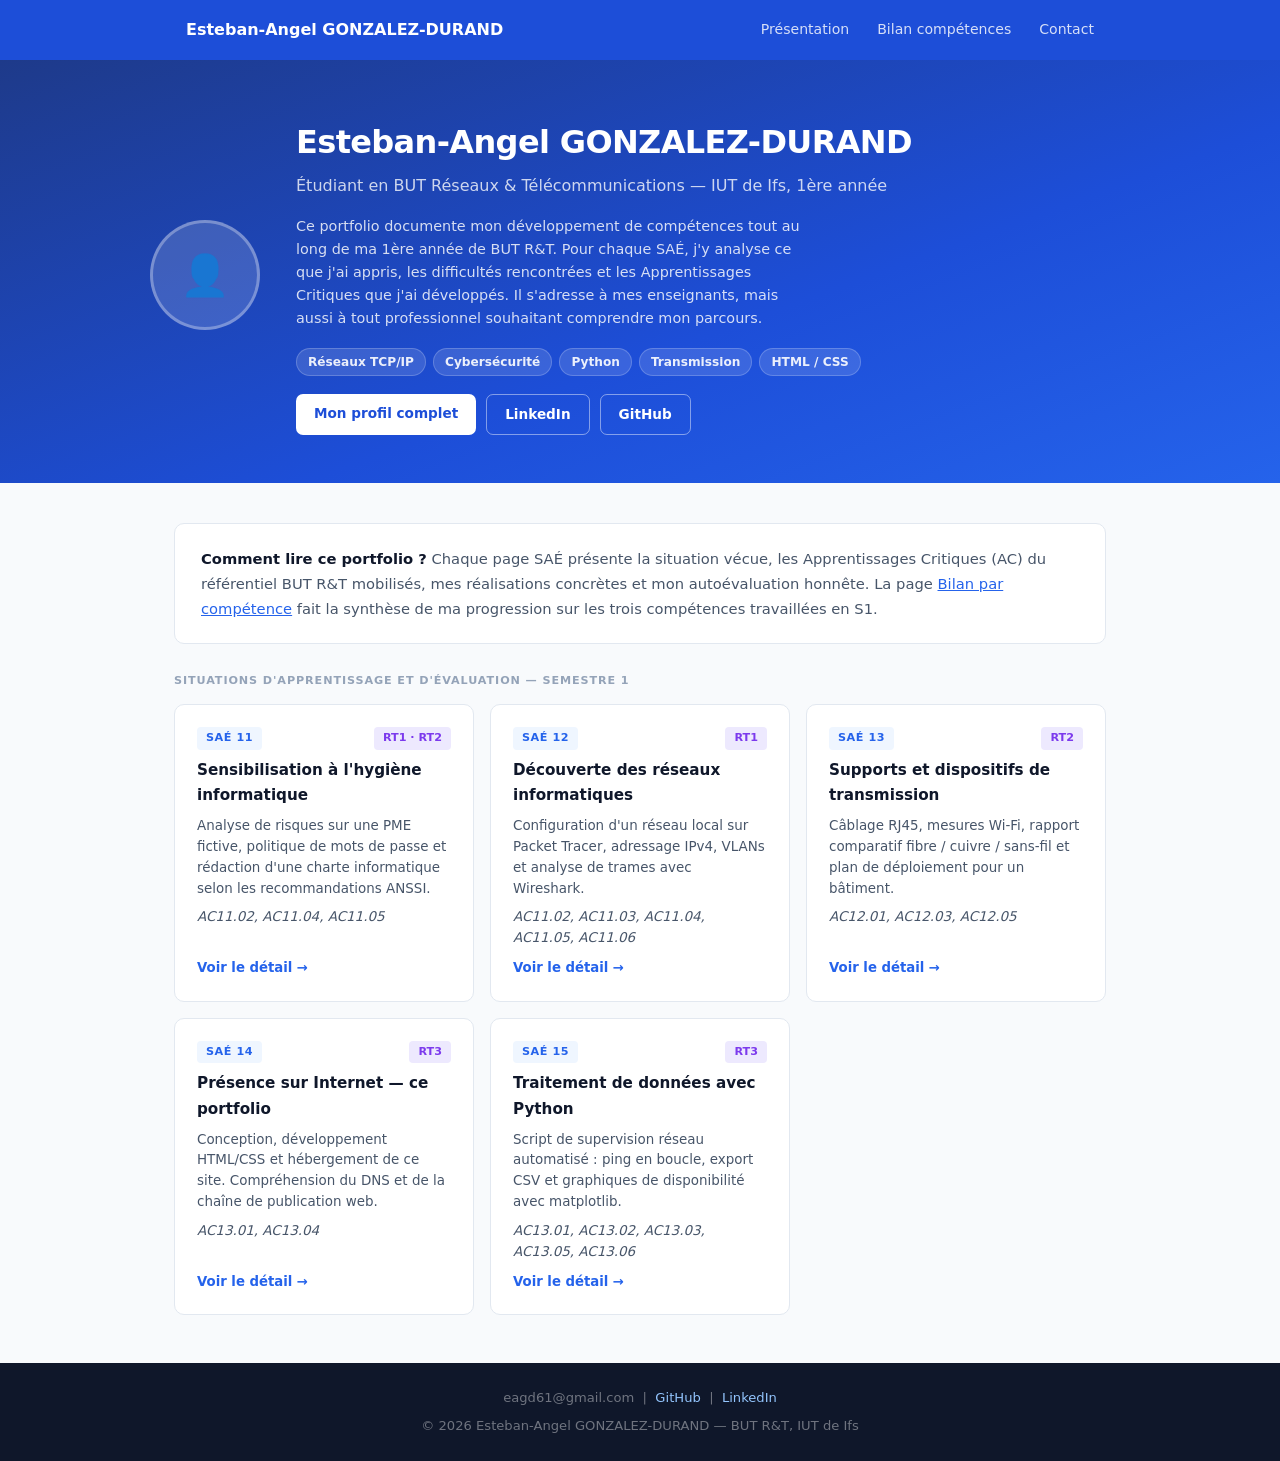
==== index.html @ c45aaf52 "premiers ajout pour v1" ====
<!DOCTYPE html>
<html lang="fr">
<head>
    <meta charset="UTF-8">
    <meta name="viewport" content="width=device-width, initial-scale=1.0">
    <title>Portfolio BUT R&T – Esteban-Angel GONZALEZ-DURAND</title>
    <link rel="stylesheet" href="style.css">
</head>
<body>

<header>
    <nav>
        <a href="index.html" class="nav-name">Esteban-Angel GONZALEZ-DURAND</a>
        <div class="nav-links">
            <a href="presentation.html">Présentation</a>
            <a href="bilan.html">Bilan compétences</a>
            <a href="#contact">Contact</a>
        </div>
    </nav>
</header>

<div class="hero">
    <div class="hero-inner">
        <div class="hero-photo">👤</div>
        <div>
            <h1>Esteban-Angel GONZALEZ-DURAND</h1>
            <p class="hero-role">Étudiant en BUT Réseaux &amp; Télécommunications — IUT de Ifs, 1ère année</p>
            <p class="hero-desc">
                Ce portfolio documente mon développement de compétences tout au long de ma 1ère année de BUT R&T. 
                Pour chaque SAÉ, j'y analyse ce que j'ai appris, les difficultés rencontrées et les Apprentissages Critiques que j'ai développés. 
                Il s'adresse à mes enseignants, mais aussi à tout professionnel souhaitant comprendre mon parcours.
            </p>
            <div class="hero-tags">
                <span class="hero-tag">Réseaux TCP/IP</span>
                <span class="hero-tag">Cybersécurité</span>
                <span class="hero-tag">Python</span>
                <span class="hero-tag">Transmission</span>
                <span class="hero-tag">HTML / CSS</span>
            </div>
            <div class="hero-links" style="margin-top:16px;">
                <a href="presentation.html" class="btn-hero">Mon profil complet</a>
                <a href="https://linkedin.com/in/lucasmrn" target="_blank" class="btn-hero-outline">LinkedIn</a>
                <a href="https://github.com/EAGD21" target="_blank" class="btn-hero-outline">GitHub</a>
            </div>
        </div>
    </div>
</div>

<div class="container">

    <div class="intro-card">
        <strong>Comment lire ce portfolio ?</strong> Chaque page SAÉ présente la situation vécue, les Apprentissages Critiques (AC) du référentiel BUT R&T mobilisés, mes réalisations concrètes et mon autoévaluation honnête. La page <a href="bilan.html" style="color:var(--blue-mid);">Bilan par compétence</a> fait la synthèse de ma progression sur les trois compétences travaillées en S1.
    </div>

    <div class="section-label">Situations d'Apprentissage et d'Évaluation — Semestre 1</div>
    <div class="grid">

        <div class="card">
            <div class="card-header">
                <span class="card-num">SAÉ 11</span>
                <span class="card-comp">RT1 · RT2</span>
            </div>
            <h3>Sensibilisation à l'hygiène informatique</h3>
            <p>Analyse de risques sur une PME fictive, politique de mots de passe et rédaction d'une charte informatique selon les recommandations ANSSI.</p>
            <p class="card-ac">AC11.02, AC11.04, AC11.05</p>
            <a href="sae11.html" class="card-link">Voir le détail <span class="arrow">→</span></a>
        </div>

        <div class="card">
            <div class="card-header">
                <span class="card-num">SAÉ 12</span>
                <span class="card-comp">RT1</span>
            </div>
            <h3>Découverte des réseaux informatiques</h3>
            <p>Configuration d'un réseau local sur Packet Tracer, adressage IPv4, VLANs et analyse de trames avec Wireshark.</p>
            <p class="card-ac">AC11.02, AC11.03, AC11.04, AC11.05, AC11.06</p>
            <a href="sae12.html" class="card-link">Voir le détail <span class="arrow">→</span></a>
        </div>

        <div class="card">
            <div class="card-header">
                <span class="card-num">SAÉ 13</span>
                <span class="card-comp">RT2</span>
            </div>
            <h3>Supports et dispositifs de transmission</h3>
            <p>Câblage RJ45, mesures Wi-Fi, rapport comparatif fibre / cuivre / sans-fil et plan de déploiement pour un bâtiment.</p>
            <p class="card-ac">AC12.01, AC12.03, AC12.05</p>
            <a href="sae13.html" class="card-link">Voir le détail <span class="arrow">→</span></a>
        </div>

        <div class="card">
            <div class="card-header">
                <span class="card-num">SAÉ 14</span>
                <span class="card-comp">RT3</span>
            </div>
            <h3>Présence sur Internet — ce portfolio</h3>
            <p>Conception, développement HTML/CSS et hébergement de ce site. Compréhension du DNS et de la chaîne de publication web.</p>
            <p class="card-ac">AC13.01, AC13.04</p>
            <a href="sae14.html" class="card-link">Voir le détail <span class="arrow">→</span></a>
        </div>

        <div class="card">
            <div class="card-header">
                <span class="card-num">SAÉ 15</span>
                <span class="card-comp">RT3</span>
            </div>
            <h3>Traitement de données avec Python</h3>
            <p>Script de supervision réseau automatisé : ping en boucle, export CSV et graphiques de disponibilité avec matplotlib.</p>
            <p class="card-ac">AC13.01, AC13.02, AC13.03, AC13.05, AC13.06</p>
            <a href="sae15.html" class="card-link">Voir le détail <span class="arrow">→</span></a>
        </div>

    </div>
</div>

<footer id="contact">
    <p>eagd61@gmail.com &nbsp;|&nbsp; <a href="https://github.com/EAGD21" target="_blank">GitHub</a> &nbsp;|&nbsp; <a href="https://linkedin.com/in/lucasmrn" target="_blank">LinkedIn</a></p>
    <p style="margin-top:6px;">© 2026 Esteban-Angel GONZALEZ-DURAND — BUT R&T, IUT de Ifs</p>
</footer>

</body>
</html>
---- style.css ----
:root {
    --blue: #1d4ed8;
    --blue-mid: #2563eb;
    --blue-light: #dbeafe;
    --blue-xlight: #eff6ff;
    --text: #0f172a;
    --muted: #475569;
    --soft: #94a3b8;
    --border: #e2e8f0;
    --bg: #f8fafc;
    --white: #ffffff;
    --green: #059669;
    --green-light: #d1fae5;
    --amber: #d97706;
    --amber-light: #fef3c7;
    --purple: #7c3aed;
    --purple-light: #ede9fe;
}

* { box-sizing: border-box; margin: 0; padding: 0; }

body {
    font-family: 'Segoe UI', system-ui, sans-serif;
    background: var(--bg);
    color: var(--text);
    line-height: 1.65;
}

/* ── HEADER ── */
header { background: var(--blue); }
nav {
    max-width: 980px;
    margin: auto;
    padding: 0 24px;
    height: 60px;
    display: flex;
    justify-content: space-between;
    align-items: center;
}
.nav-name { color: white; font-weight: 700; font-size: 1rem; text-decoration: none; }
.nav-links { display: flex; gap: 4px; }
nav a {
    color: rgba(255,255,255,0.82);
    text-decoration: none;
    font-size: 0.88rem;
    padding: 6px 12px;
    border-radius: 5px;
    transition: background 0.15s;
}
nav a:hover { background: rgba(255,255,255,0.14); color: white; }

/* ── HERO ACCUEIL ── */
.hero {
    background: linear-gradient(160deg, #1e3a8a 0%, #1d4ed8 60%, #2563eb 100%);
    color: white;
    padding: 56px 24px 48px;
}
.hero-inner {
    max-width: 980px;
    margin: auto;
    display: grid;
    grid-template-columns: auto 1fr;
    gap: 36px;
    align-items: center;
}
.hero-photo {
    width: 110px;
    height: 110px;
    border-radius: 50%;
    background: rgba(255,255,255,0.15);
    border: 3px solid rgba(255,255,255,0.3);
    display: flex;
    align-items: center;
    justify-content: center;
    font-size: 2.5rem;
    flex-shrink: 0;
}
.hero h1 { font-size: clamp(1.5rem, 3vw, 2rem); font-weight: 800; letter-spacing: -0.02em; margin-bottom: 4px; }
.hero-role { font-size: 1rem; opacity: 0.78; margin-bottom: 16px; }
.hero-desc { font-size: 0.9rem; opacity: 0.82; max-width: 520px; margin-bottom: 18px; line-height: 1.6; }
.hero-tags { display: flex; flex-wrap: wrap; gap: 7px; margin-bottom: 18px; }
.hero-tag {
    background: rgba(255,255,255,0.13);
    color: rgba(255,255,255,0.9);
    font-size: 0.76rem;
    font-weight: 600;
    padding: 3px 11px;
    border-radius: 20px;
    border: 1px solid rgba(255,255,255,0.2);
}
.hero-links { display: flex; gap: 10px; flex-wrap: wrap; }
.btn-hero {
    display: inline-block;
    background: white;
    color: var(--blue);
    font-size: 0.85rem;
    font-weight: 700;
    padding: 8px 18px;
    border-radius: 7px;
    text-decoration: none;
}
.btn-hero-outline {
    display: inline-block;
    border: 1.5px solid rgba(255,255,255,0.45);
    color: white;
    font-size: 0.85rem;
    font-weight: 600;
    padding: 8px 18px;
    border-radius: 7px;
    text-decoration: none;
}

/* ── CONTAINER ── */
.container { max-width: 980px; margin: 40px auto; padding: 0 24px; }

/* ── SECTION LABEL ── */
.section-label {
    font-size: 0.7rem;
    font-weight: 700;
    text-transform: uppercase;
    letter-spacing: 0.08em;
    color: var(--soft);
    margin-bottom: 14px;
}

/* ── INTRO CARD ── */
.intro-card {
    background: var(--white);
    border: 1px solid var(--border);
    border-radius: 10px;
    padding: 22px 26px;
    margin-bottom: 28px;
    font-size: 0.92rem;
    color: var(--muted);
    line-height: 1.7;
}
.intro-card strong { color: var(--text); }

/* ── GRID SAÉ ── */
.grid { display: grid; grid-template-columns: repeat(auto-fill, minmax(275px, 1fr)); gap: 16px; }
.card {
    background: var(--white);
    border: 1px solid var(--border);
    border-radius: 10px;
    padding: 22px;
    display: flex;
    flex-direction: column;
    gap: 8px;
    transition: border-color 0.15s, box-shadow 0.15s;
}
.card:hover { border-color: var(--blue-mid); box-shadow: 0 4px 16px rgba(37,99,235,0.09); }
.card-header { display: flex; justify-content: space-between; align-items: flex-start; }
.card-num {
    font-size: 0.7rem; font-weight: 700; color: var(--blue-mid);
    background: var(--blue-xlight); padding: 2px 9px; border-radius: 4px;
    text-transform: uppercase; letter-spacing: 0.05em;
}
.card-comp {
    font-size: 0.7rem; font-weight: 600; color: var(--purple);
    background: var(--purple-light); padding: 2px 9px; border-radius: 4px;
}
.card h3 { font-size: 0.95rem; font-weight: 700; color: var(--text); }
.card p { font-size: 0.84rem; color: var(--muted); flex: 1; line-height: 1.55; }
.card-ac { font-size: 0.76rem; color: var(--soft); font-style: italic; }
.card-link {
    font-size: 0.83rem; color: var(--blue-mid); font-weight: 600;
    text-decoration: none; display: inline-flex; align-items: center; gap: 4px;
}
.card-link:hover { text-decoration: underline; }
.arrow { transition: transform 0.15s; display: inline-block; }
.card:hover .arrow { transform: translateX(3px); }

/* ── PAGE BANNER ── */
.page-banner {
    background: linear-gradient(160deg, #1e3a8a 0%, #1d4ed8 100%);
    color: white;
    padding: 48px 24px 40px;
}
.page-banner-inner { max-width: 980px; margin: auto; }
.page-banner .num {
    display: inline-block;
    background: rgba(255,255,255,0.15);
    color: rgba(255,255,255,0.9);
    font-size: 0.72rem; font-weight: 700;
    padding: 3px 12px; border-radius: 4px;
    text-transform: uppercase; letter-spacing: 0.07em;
    margin-bottom: 14px;
}
.page-banner h1 { font-size: clamp(1.3rem, 3vw, 1.8rem); font-weight: 800; letter-spacing: -0.02em; margin-bottom: 8px; }
.page-banner .tagline { font-size: 0.95rem; opacity: 0.8; }

/* ── DETAIL LAYOUT ── */
.detail-grid { display: grid; grid-template-columns: 1fr 270px; gap: 20px; margin-top: 28px; }

.content-block {
    background: var(--white);
    border: 1px solid var(--border);
    border-radius: 10px;
    padding: 28px 30px;
    margin-bottom: 16px;
}
.content-block h2 {
    font-size: 0.7rem; font-weight: 700; text-transform: uppercase;
    letter-spacing: 0.08em; color: var(--soft);
    margin-bottom: 10px; margin-top: 24px;
}
.content-block h2:first-child { margin-top: 0; }
.content-block p { font-size: 0.92rem; color: var(--muted); margin-bottom: 10px; line-height: 1.65; }
.content-block ul { padding-left: 18px; margin-bottom: 12px; }
.content-block ul li { font-size: 0.92rem; color: var(--muted); margin-bottom: 7px; line-height: 1.55; }
.content-block ul li::marker { color: var(--blue-mid); }

/* ── AC BLOCK ── */
.ac-list { display: flex; flex-direction: column; gap: 10px; margin-bottom: 12px; }
.ac-item {
    background: var(--blue-xlight);
    border: 1px solid var(--blue-light);
    border-radius: 7px;
    padding: 10px 14px;
}
.ac-code { font-size: 0.72rem; font-weight: 700; color: var(--blue-mid); text-transform: uppercase; letter-spacing: 0.05em; margin-bottom: 3px; }
.ac-label { font-size: 0.82rem; font-weight: 600; color: var(--text); margin-bottom: 4px; }
.ac-desc { font-size: 0.82rem; color: var(--muted); line-height: 1.5; }

/* ── TRACE BLOCK ── */
.trace-block {
    background: var(--bg);
    border: 1px dashed var(--border);
    border-radius: 7px;
    padding: 14px 16px;
    margin-bottom: 10px;
}
.trace-label { font-size: 0.7rem; font-weight: 700; color: var(--soft); text-transform: uppercase; letter-spacing: 0.06em; margin-bottom: 6px; }
.trace-block p { font-size: 0.85rem; color: var(--muted); margin-bottom: 0; }

/* ── NOTE PERSO ── */
.note-perso {
    background: var(--amber-light);
    border: 1px solid #fcd34d;
    border-radius: 7px;
    padding: 14px 16px;
    font-size: 0.88rem;
    color: #78350f;
    margin-top: 4px;
    line-height: 1.6;
}

/* ── SIDEBAR ── */
.sidebar { display: flex; flex-direction: column; gap: 14px; }
.sidebar-card { background: var(--white); border: 1px solid var(--border); border-radius: 10px; padding: 18px 20px; }
.sidebar-card h3 {
    font-size: 0.7rem; font-weight: 700; text-transform: uppercase;
    letter-spacing: 0.08em; color: var(--soft); margin-bottom: 12px;
}
.info-row {
    display: flex; justify-content: space-between; align-items: center;
    padding: 6px 0; border-bottom: 1px solid var(--border);
    font-size: 0.82rem;
}
.info-row:last-child { border-bottom: none; }
.info-row span:first-child { color: var(--soft); }
.info-row span:last-child { color: var(--text); font-weight: 600; }
.badge-ok { background: var(--green-light); color: var(--green); font-size: 0.72rem; font-weight: 700; padding: 2px 9px; border-radius: 4px; }
.tech-tags { display: flex; flex-wrap: wrap; gap: 6px; }
.tech-tag { font-size: 0.74rem; font-weight: 600; background: var(--blue-xlight); color: var(--blue); padding: 3px 10px; border-radius: 5px; }

/* ── AUTOEVAL ── */
.autoeval-grid { display: grid; grid-template-columns: 1fr 1fr; gap: 10px; margin-bottom: 12px; }
.autoeval-item { background: var(--bg); border: 1px solid var(--border); border-radius: 7px; padding: 12px 14px; }
.autoeval-title { font-size: 0.72rem; font-weight: 700; color: var(--soft); text-transform: uppercase; letter-spacing: 0.05em; margin-bottom: 5px; }
.autoeval-item p { font-size: 0.83rem; color: var(--muted); margin-bottom: 0; }
.niveau-bar { margin-top: 14px; }
.niveau-label { font-size: 0.8rem; font-weight: 600; color: var(--text); margin-bottom: 6px; }
.niveau-track { height: 6px; background: var(--border); border-radius: 3px; }
.niveau-fill { height: 100%; background: var(--blue-mid); border-radius: 3px; }
.niveau-ticks { display: flex; justify-content: space-between; font-size: 0.68rem; color: var(--soft); margin-top: 4px; }

/* ── BILAN PAR COMPÉTENCE ── */
.competence-card {
    background: var(--white);
    border: 1px solid var(--border);
    border-radius: 10px;
    padding: 24px 26px;
    margin-bottom: 16px;
}
.competence-card .comp-header { display: flex; justify-content: space-between; align-items: flex-start; margin-bottom: 14px; }
.comp-badge {
    display: inline-block;
    font-size: 0.72rem; font-weight: 700;
    padding: 3px 12px; border-radius: 5px;
    text-transform: uppercase; letter-spacing: 0.05em;
}
.comp-rt1 { background: var(--blue-xlight); color: var(--blue); }
.comp-rt2 { background: #ecfdf5; color: var(--green); }
.comp-rt3 { background: var(--purple-light); color: var(--purple); }
.competence-card h3 { font-size: 1rem; font-weight: 700; color: var(--text); margin-bottom: 4px; }
.competence-card .niveau-info { font-size: 0.82rem; color: var(--muted); }
.ac-check-list { display: flex; flex-direction: column; gap: 6px; margin: 14px 0; }
.ac-check {
    display: flex; align-items: flex-start; gap: 10px;
    font-size: 0.85rem; color: var(--muted);
}
.ac-check-icon { width: 18px; height: 18px; border-radius: 50%; display: flex; align-items: center; justify-content: center; font-size: 0.65rem; flex-shrink: 0; margin-top: 1px; }
.ac-ok { background: var(--green-light); color: var(--green); }
.ac-partial { background: var(--amber-light); color: var(--amber); }

/* ── PRÉSENTATION PAGE ── */
.profile-header {
    background: linear-gradient(160deg, #1e3a8a 0%, #1d4ed8 100%);
    color: white;
    padding: 48px 24px 40px;
}
.profile-header-inner {
    max-width: 980px;
    margin: auto;
    display: grid;
    grid-template-columns: auto 1fr;
    gap: 28px;
    align-items: center;
}
.profile-photo {
    width: 90px; height: 90px; border-radius: 50%;
    background: rgba(255,255,255,0.15);
    border: 3px solid rgba(255,255,255,0.3);
    display: flex; align-items: center; justify-content: center;
    font-size: 2rem;
}
.profile-header h1 { font-size: 1.5rem; font-weight: 800; margin-bottom: 4px; }
.profile-header .role { opacity: 0.8; font-size: 0.95rem; margin-bottom: 12px; }
.profile-tags { display: flex; flex-wrap: wrap; gap: 6px; }
.profile-tag {
    background: rgba(255,255,255,0.13);
    color: rgba(255,255,255,0.88);
    font-size: 0.75rem; font-weight: 600;
    padding: 3px 10px; border-radius: 20px;
    border: 1px solid rgba(255,255,255,0.2);
}

/* ── BACK ── */
.back { display: inline-flex; align-items: center; gap: 6px; margin-top: 20px; font-size: 0.84rem; color: var(--muted); text-decoration: none; font-weight: 500; }
.back:hover { color: var(--blue-mid); }

/* ── FOOTER ── */
footer { text-align: center; padding: 24px 20px; background: #0f172a; color: rgba(255,255,255,0.4); font-size: 0.82rem; margin-top: 48px; }
footer a { color: #93c5fd; text-decoration: none; }
footer a:hover { text-decoration: underline; }

@media (max-width: 720px) {
    .detail-grid, .hero-inner, .profile-header-inner, .autoeval-grid { grid-template-columns: 1fr; }
}
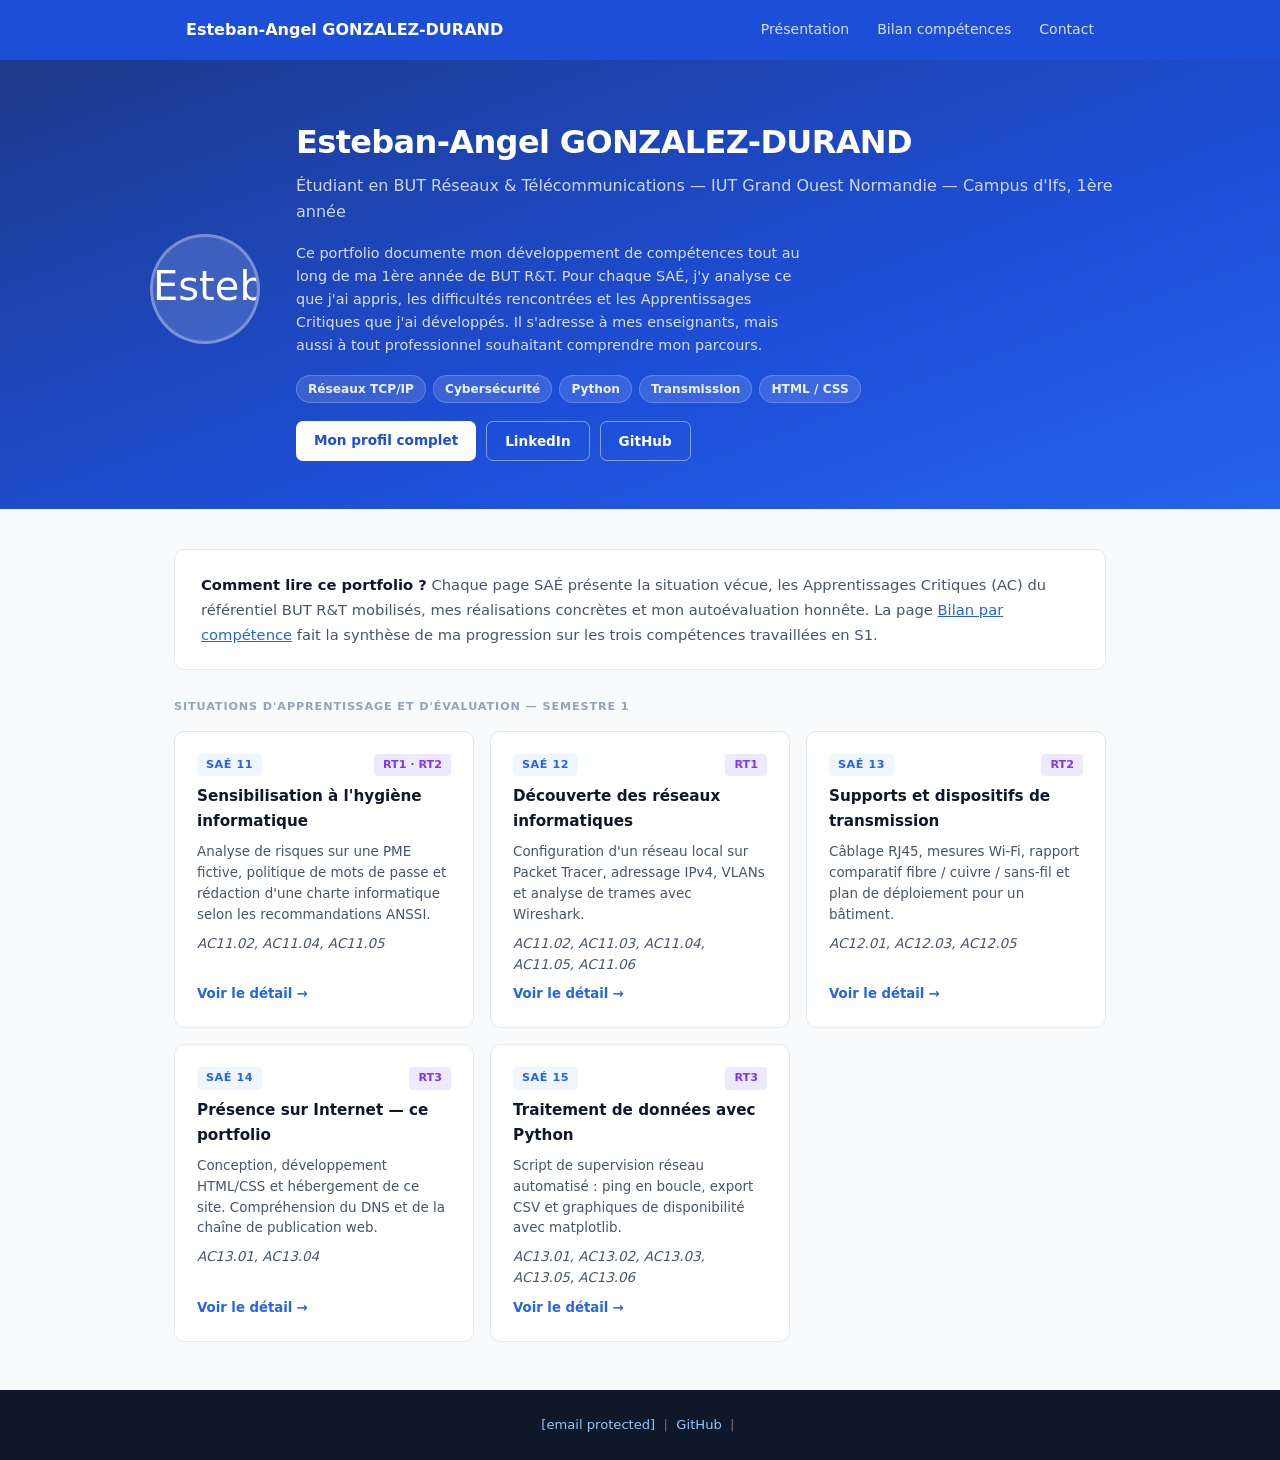
==== commit deaf9b0a: "modifications des informtions internes" ====
--- a/index.html
+++ b/index.html
@@ -21,10 +21,10 @@
 
 <div class="hero">
     <div class="hero-inner">
-        <div class="hero-photo">👤</div>
+        <div class="hero-photo"><img src="https://unicloud.unicaen.fr/index.php/apps/files_sharing/publicpreview/yAE8fnbmcM2mCM4?file=/&amp;fileId=69460112&amp;x=1920&amp;y=1080&amp;a=true&amp;etag=6b19529f4eb7b3a34613850b33e3584a" alt="Esteban-Angel GONZALEZ-DURAND" style="width:100%;height:100%;object-fit:cover;border-radius:50%;"></div>
         <div>
             <h1>Esteban-Angel GONZALEZ-DURAND</h1>
-            <p class="hero-role">Étudiant en BUT Réseaux &amp; Télécommunications — IUT de Ifs, 1ère année</p>
+            <p class="hero-role">Étudiant en BUT Réseaux &amp; Télécommunications — IUT Grand Ouest Normandie — Campus d'Ifs, 1ère année</p>
             <p class="hero-desc">
                 Ce portfolio documente mon développement de compétences tout au long de ma 1ère année de BUT R&T. 
                 Pour chaque SAÉ, j'y analyse ce que j'ai appris, les difficultés rencontrées et les Apprentissages Critiques que j'ai développés. 
@@ -39,8 +39,8 @@
             </div>
             <div class="hero-links" style="margin-top:16px;">
                 <a href="presentation.html" class="btn-hero">Mon profil complet</a>
-                <a href="https://linkedin.com/in/lucasmrn" target="_blank" class="btn-hero-outline">LinkedIn</a>
-                <a href="https://github.com/EAGD21" target="_blank" class="btn-hero-outline">GitHub</a>
+                <a href="https://linkedin.com/in/esteban-gonzalez" target="_blank" class="btn-hero-outline">LinkedIn</a>
+                <a href="https://github.com/esteban-gonzalez" target="_blank" class="btn-hero-outline">GitHub</a>
             </div>
         </div>
     </div>
@@ -114,9 +114,4 @@
 </div>
 
 <footer id="contact">
-    <p>eagd61@gmail.com &nbsp;|&nbsp; <a href="https://github.com/EAGD21" target="_blank">GitHub</a> &nbsp;|&nbsp; <a href="https://linkedin.com/in/lucasmrn" target="_blank">LinkedIn</a></p>
-    <p style="margin-top:6px;">© 2026 Esteban-Angel GONZALEZ-DURAND — BUT R&T, IUT de Ifs</p>
-</footer>
-
-</body>
-</html>
+    <p><a href="/cdn-cgi/l/email-protection" class="__cf_email__" data-cfemail="fd91889e9c8ed3909c8f899493bd98898899949c9389d3948889d39b8f">[email&#160;protected]</a> &nbsp;|&nbsp; <a href="https://github.com/esteban-gonzalez" target="_blank">GitHub</a> &nbsp;|&nbsp; <a href="https://linkedin.com/in/esteban-gonzalez" target="_blan
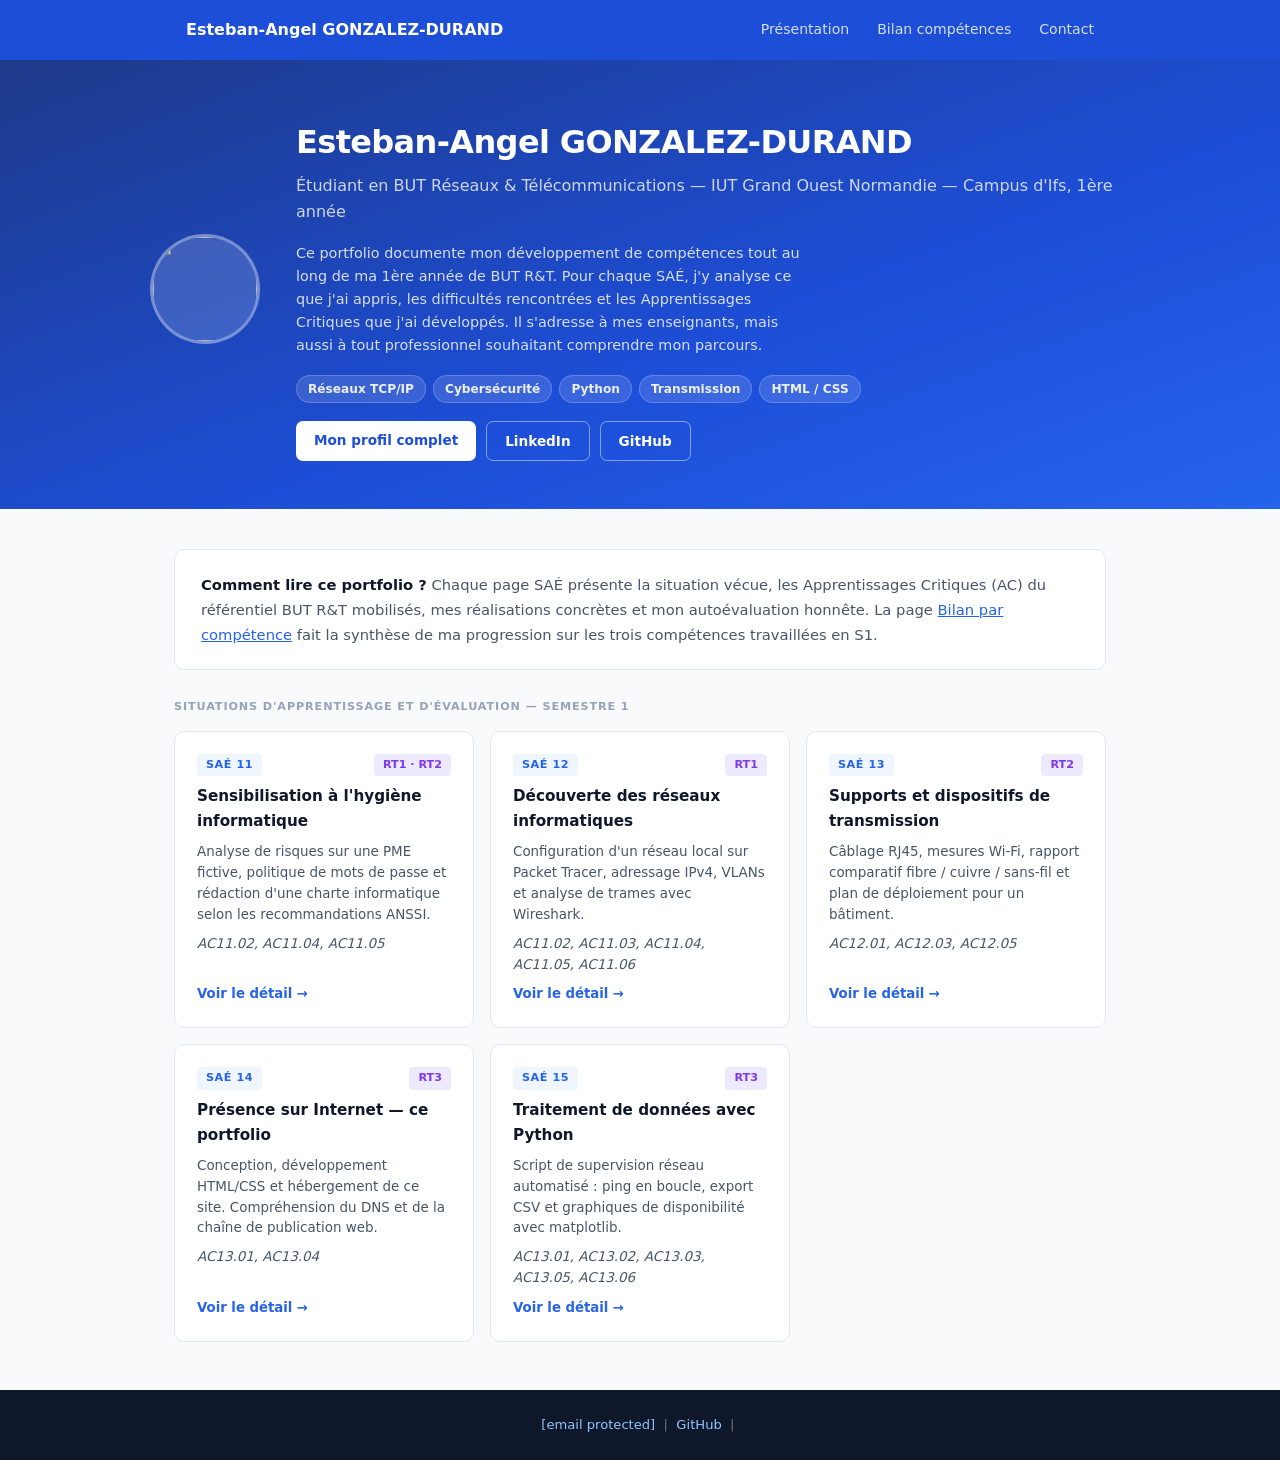
==== commit 99752a00: "image supprimé car ne fonctionne pas dans l'index" ====
--- a/index.html
+++ b/index.html
@@ -18,10 +18,9 @@
         </div>
     </nav>
 </header>
-
 <div class="hero">
     <div class="hero-inner">
-        <div class="hero-photo"><img src="https://unicloud.unicaen.fr/index.php/apps/files_sharing/publicpreview/yAE8fnbmcM2mCM4?file=/&amp;fileId=69460112&amp;x=1920&amp;y=1080&amp;a=true&amp;etag=6b19529f4eb7b3a34613850b33e3584a" alt="Esteban-Angel GONZALEZ-DURAND" style="width:100%;height:100%;object-fit:cover;border-radius:50%;"></div>
+        <div class="hero-photo"><img src="https://unicloud.unicaen.fr/index.php/apps/files_sharing/publicpreview/yAE8fnbmcM2mCM4?file=/&amp;fileId=69460112&amp;x=1920&amp;y=1080&amp;a=true&amp;etag=6b19529f4eb7b3a34613850b33e3584a" style="width:100%;height:100%;object-fit:cover;border-radius:50%;"></div>
         <div>
             <h1>Esteban-Angel GONZALEZ-DURAND</h1>
             <p class="hero-role">Étudiant en BUT Réseaux &amp; Télécommunications — IUT Grand Ouest Normandie — Campus d'Ifs, 1ère année</p>
@@ -47,7 +46,6 @@
 </div>
 
 <div class="container">
-
     <div class="intro-card">
         <strong>Comment lire ce portfolio ?</strong> Chaque page SAÉ présente la situation vécue, les Apprentissages Critiques (AC) du référentiel BUT R&T mobilisés, mes réalisations concrètes et mon autoévaluation honnête. La page <a href="bilan.html" style="color:var(--blue-mid);">Bilan par compétence</a> fait la synthèse de ma progression sur les trois compétences travaillées en S1.
     </div>
@@ -114,4 +112,4 @@
 </div>
 
 <footer id="contact">
-    <p><a href="/cdn-cgi/l/email-protection" class="__cf_email__" data-cfemail="fd91889e9c8ed3909c8f899493bd98898899949c9389d3948889d39b8f">[email&#160;protected]</a> &nbsp;|&nbsp; <a href="https://github.com/esteban-gonzalez" target="_blank">GitHub</a> &nbsp;|&nbsp; <a href="https://linkedin.com/in/esteban-gonzalez" target="_blan+    <p><a href="/cdn-cgi/l/email-protection" class="__cf_email__" data-cfemail="fd91889e9c8ed3909c8f899493bd98898899949c9389d3948889d39b8f">[email&#160;protected]</a> &nbsp;|&nbsp; <a href="https://github.com/esteban-gonzalez" target="_blank">GitHub</a> &nbsp;|&nbsp; <a href="https://linkedin.com/in/esteban-gonzalez" target="_blan
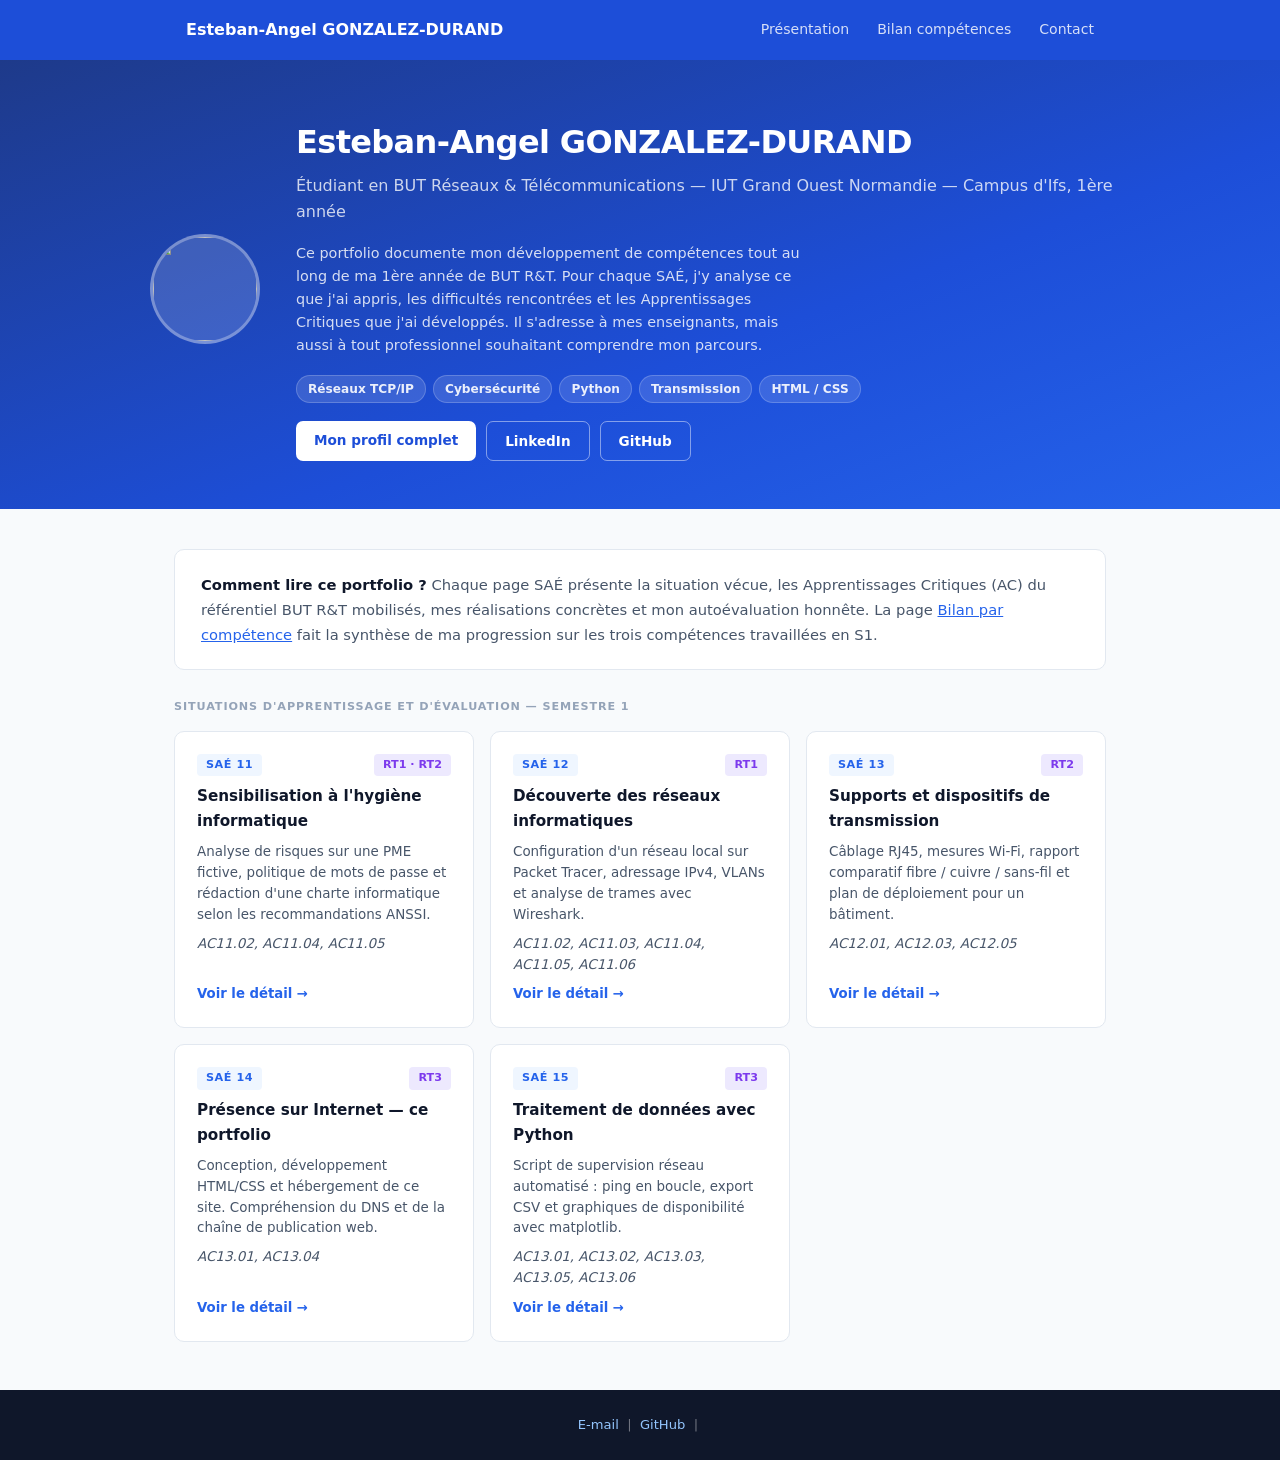
==== commit 7f2440e4: "Update footer contact information links" ====
--- a/index.html
+++ b/index.html
@@ -112,4 +112,4 @@
 </div>
 
 <footer id="contact">
-    <p><a href="/cdn-cgi/l/email-protection" class="__cf_email__" data-cfemail="fd91889e9c8ed3909c8f899493bd98898899949c9389d3948889d39b8f">[email&#160;protected]</a> &nbsp;|&nbsp; <a href="https://github.com/esteban-gonzalez" target="_blank">GitHub</a> &nbsp;|&nbsp; <a href="https://linkedin.com/in/esteban-gonzalez" target="_blan
+    <p><a href="eagd61@gmail.com" target="_blank">E-mail</a> &nbsp;|&nbsp; <a href="https://github.com/esteban-gonzalez" target="_blank">GitHub</a> &nbsp;|&nbsp; <a href="https://linkedin.com/in/esteban-gonzalez" target="_blan
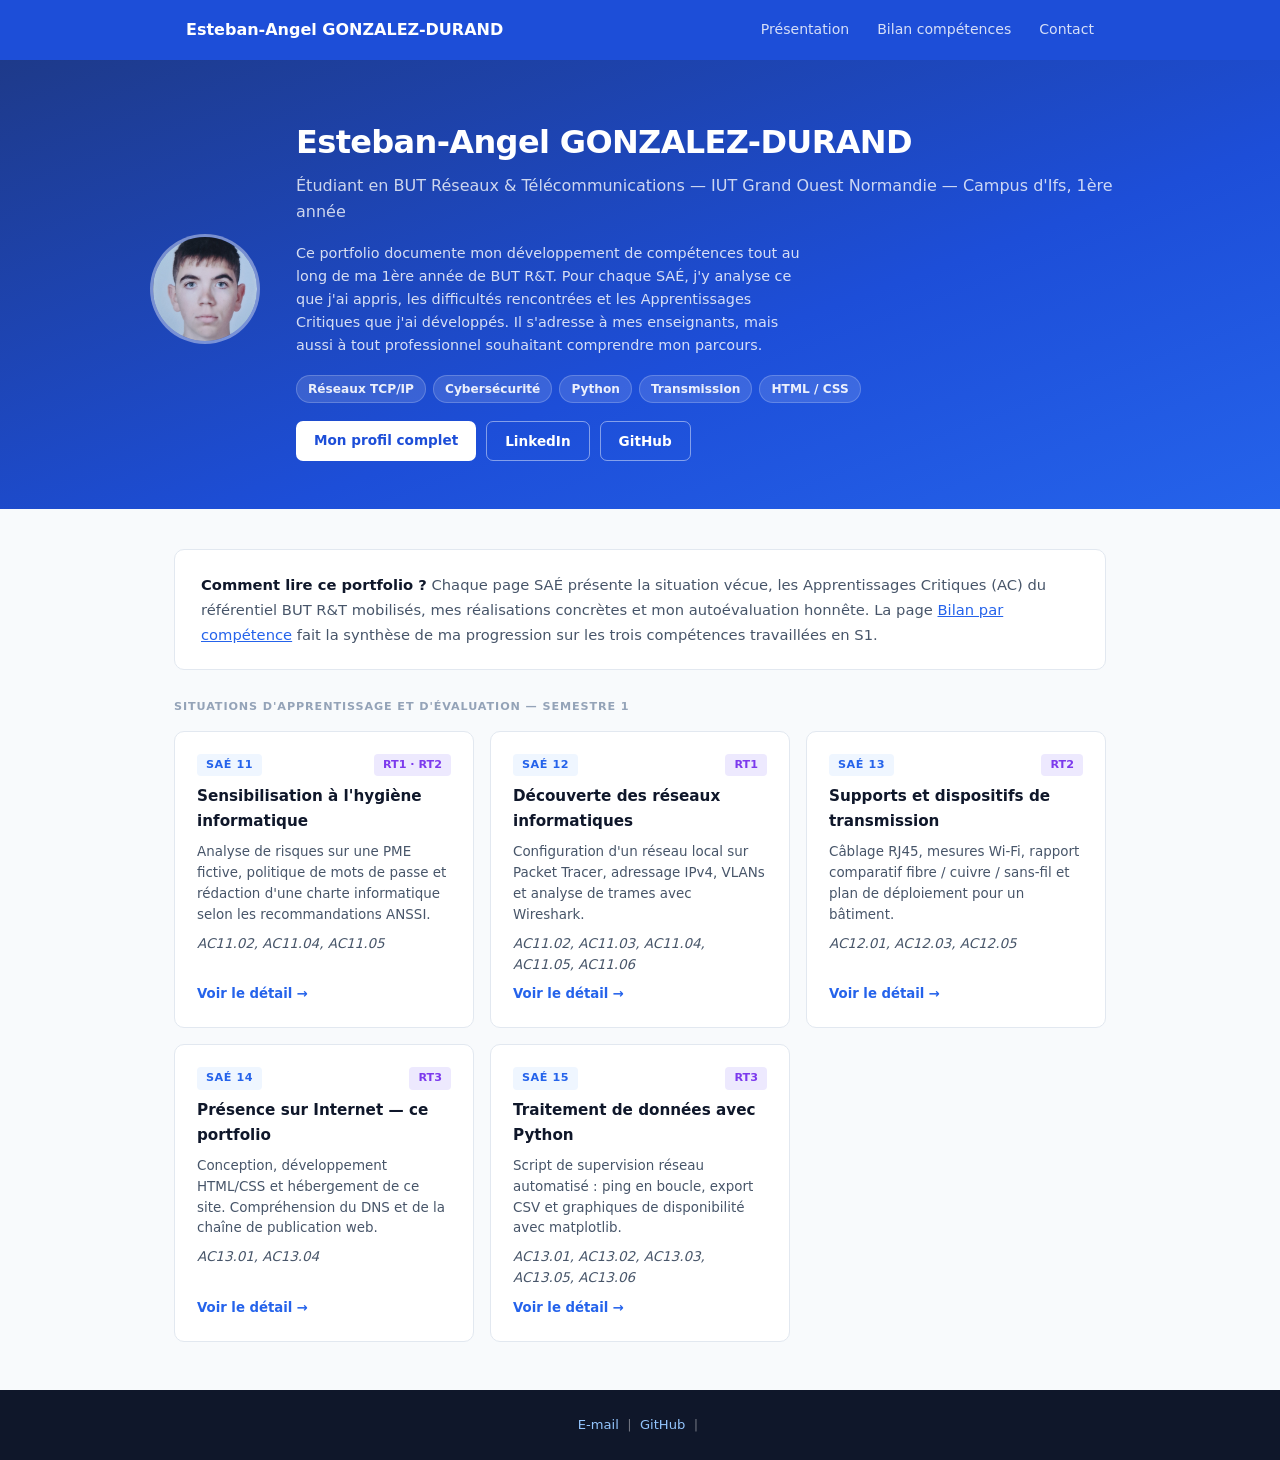
==== commit 1177191e: "Update hero photo source in index.html" ====
--- a/index.html
+++ b/index.html
@@ -20,7 +20,7 @@
 </header>
 <div class="hero">
     <div class="hero-inner">
-        <div class="hero-photo"><img src="https://unicloud.unicaen.fr/index.php/apps/files_sharing/publicpreview/yAE8fnbmcM2mCM4?file=/&amp;fileId=69460112&amp;x=1920&amp;y=1080&amp;a=true&amp;etag=6b19529f4eb7b3a34613850b33e3584a" style="width:100%;height:100%;object-fit:cover;border-radius:50%;"></div>
+        <div class="hero-photo"><img src="20250712_153059.jpg" style="width:100%;height:100%;object-fit:cover;border-radius:50%;"></div>
         <div>
             <h1>Esteban-Angel GONZALEZ-DURAND</h1>
             <p class="hero-role">Étudiant en BUT Réseaux &amp; Télécommunications — IUT Grand Ouest Normandie — Campus d'Ifs, 1ère année</p>
